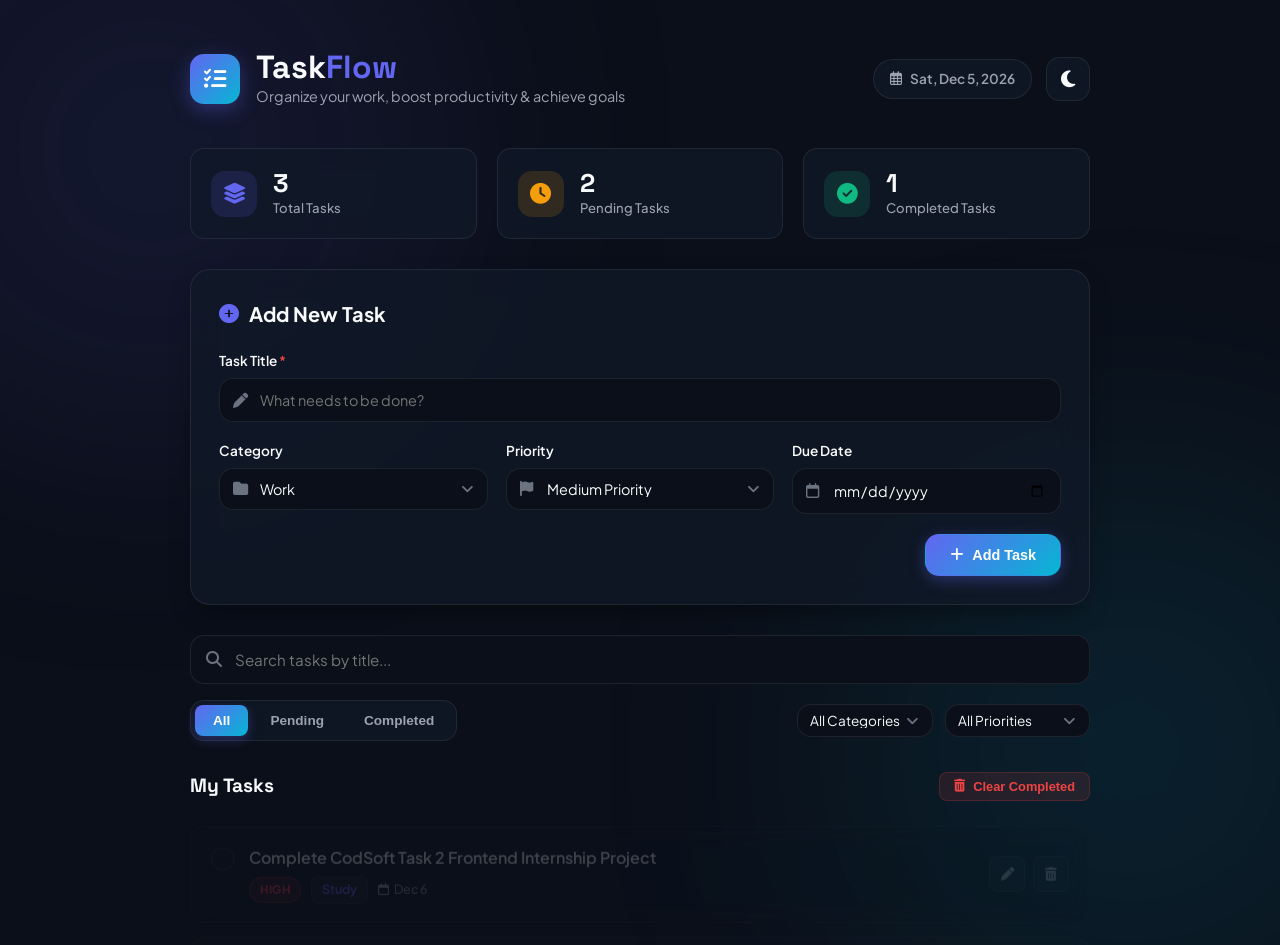
==== index.html @ ce9d7c6a "Add root index for GitHub Pages" ====
<!DOCTYPE html>
<html>
<head>
    <meta charset="UTF-8">
    <title>CodSoft Tasks</title>
    <meta http-equiv="refresh" content="0; url=TASK-2-TODO-LIST/index.html">
</head>
<body>
    <p>Loading To-Do List...</p>
</body>
</html>
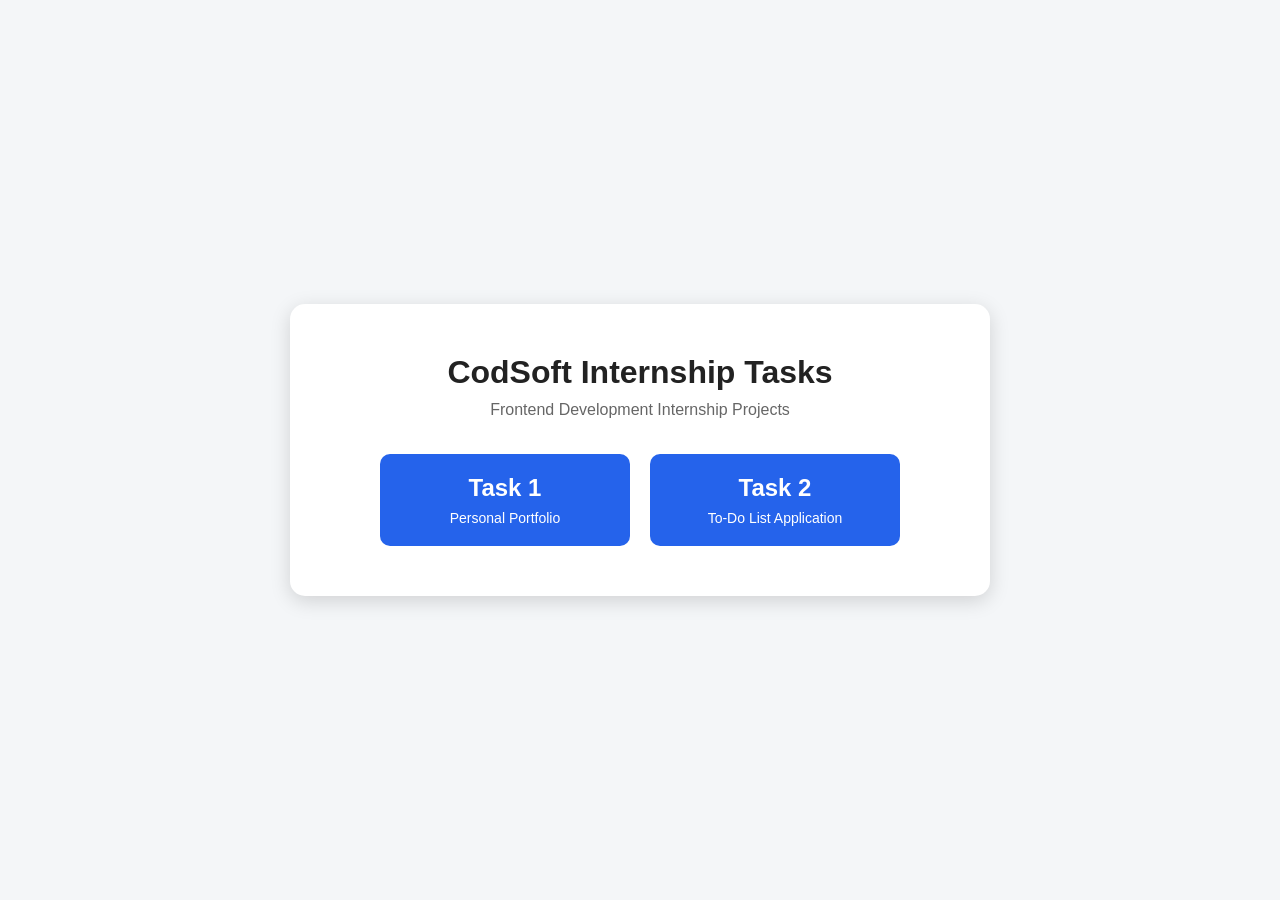
==== commit a336c41f: "Create task selection page" ====
--- a/index.html
+++ b/index.html
@@ -1,11 +1,104 @@
 <!DOCTYPE html>
-<html>
+<html lang="en">
 <head>
     <meta charset="UTF-8">
-    <title>CodSoft Tasks</title>
-    <meta http-equiv="refresh" content="0; url=TASK-2-TODO-LIST/index.html">
+    <meta name="viewport" content="width=device-width, initial-scale=1.0">
+
+    <title>CodSoft Internship Tasks</title>
+
+    <style>
+        * {
+            box-sizing: border-box;
+            margin: 0;
+            padding: 0;
+        }
+
+        body {
+            font-family: Arial, sans-serif;
+            min-height: 100vh;
+            display: flex;
+            justify-content: center;
+            align-items: center;
+            background: #f4f6f8;
+        }
+
+        .container {
+            text-align: center;
+            background: white;
+            padding: 50px;
+            border-radius: 15px;
+            box-shadow: 0 5px 20px rgba(0, 0, 0, 0.15);
+            max-width: 700px;
+            width: 90%;
+        }
+
+        h1 {
+            color: #222;
+            margin-bottom: 10px;
+        }
+
+        .subtitle {
+            color: #666;
+            margin-bottom: 35px;
+        }
+
+        .tasks {
+            display: flex;
+            gap: 20px;
+            justify-content: center;
+            flex-wrap: wrap;
+        }
+
+        .task {
+            text-decoration: none;
+            color: white;
+            background: #2563eb;
+            padding: 20px 30px;
+            border-radius: 10px;
+            min-width: 250px;
+            transition: 0.2s;
+        }
+
+        .task:hover {
+            transform: translateY(-3px);
+            background: #1d4ed8;
+        }
+
+        .task h2 {
+            margin-bottom: 8px;
+        }
+
+        .task p {
+            font-size: 14px;
+        }
+    </style>
 </head>
+
 <body>
-    <p>Loading To-Do List...</p>
+
+    <div class="container">
+
+        <h1>CodSoft Internship Tasks</h1>
+
+        <p class="subtitle">
+            Frontend Development Internship Projects
+        </p>
+
+        <div class="tasks">
+
+            <a class="task" href="TASK-1-PORTFOLIO/">
+                <h2>Task 1</h2>
+                <p>Personal Portfolio</p>
+            </a>
+
+            <a class="task" href="TASK-2-TODO-LIST/">
+                <h2>Task 2</h2>
+                <p>To-Do List Application</p>
+            </a>
+
+        </div>
+
+    </div>
+
 </body>
 </html>
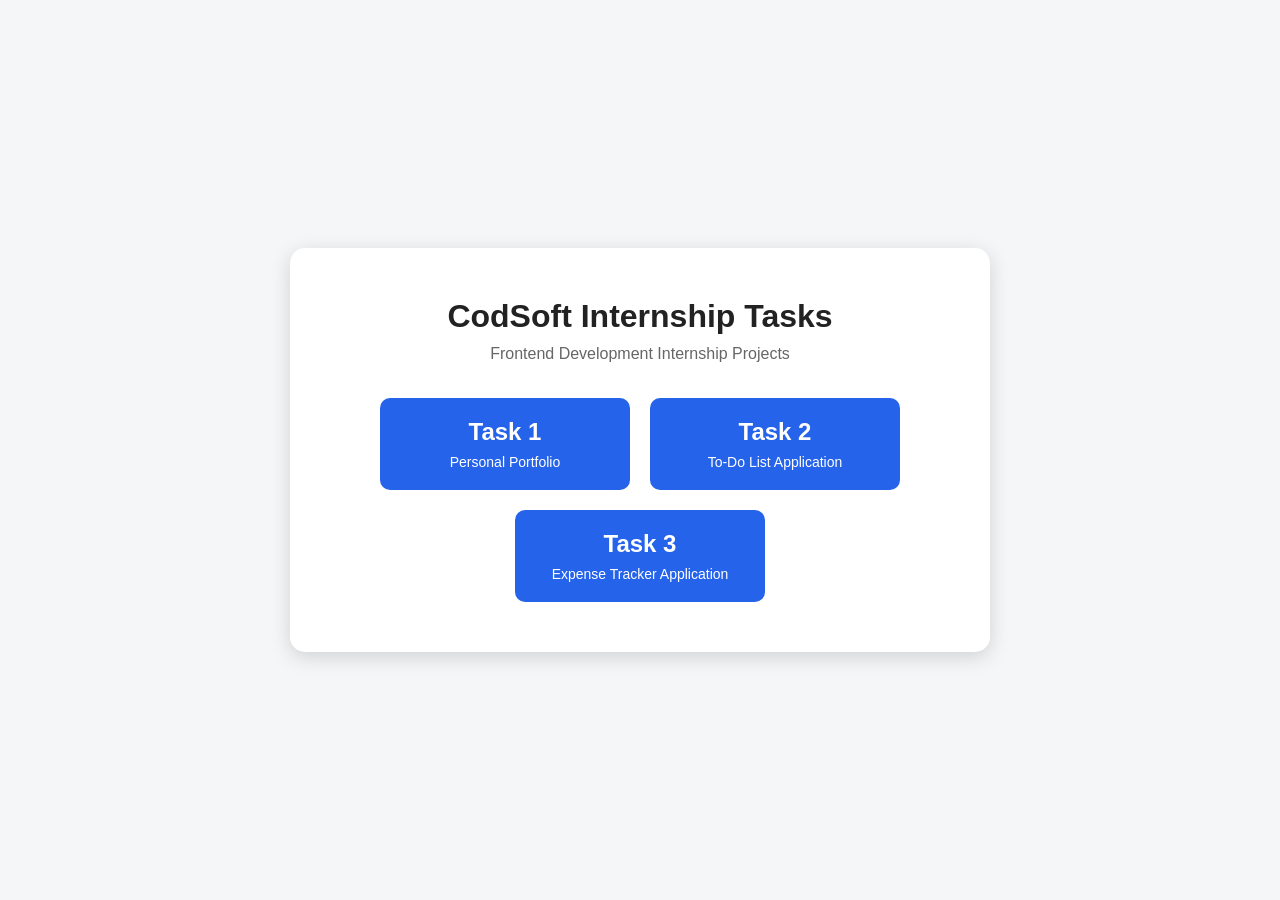
==== commit a2a998fa: "Expense Tracker" ====
--- a/index.html
+++ b/index.html
@@ -96,6 +96,11 @@
                 <p>To-Do List Application</p>
             </a>
 
+            <a class="task" href="TASK-3-EXPENSE-TRACKER/">
+                <h2>Task 3</h2>
+                <p>Expense Tracker Application</p>
+            </a>
+
         </div>
 
     </div>
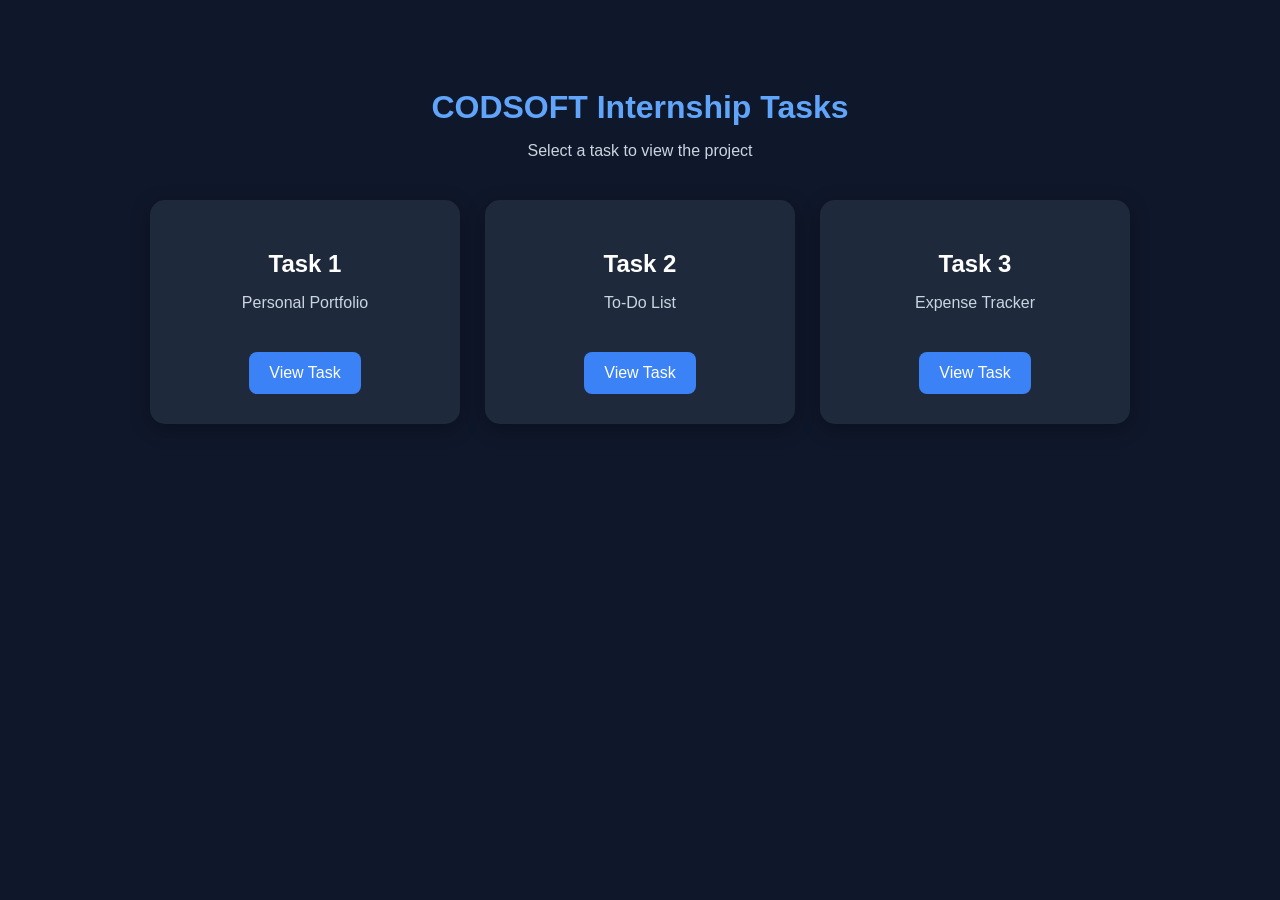
==== commit 80777357: "Refactor HTML structure and update styles" ====
--- a/index.html
+++ b/index.html
@@ -3,104 +3,84 @@
 <head>
     <meta charset="UTF-8">
     <meta name="viewport" content="width=device-width, initial-scale=1.0">
-
-    <title>CodSoft Internship Tasks</title>
+    <title>CodSoft Tasks</title>
 
     <style>
-        * {
-            box-sizing: border-box;
-            margin: 0;
-            padding: 0;
-        }
-
         body {
             font-family: Arial, sans-serif;
-            min-height: 100vh;
-            display: flex;
-            justify-content: center;
-            align-items: center;
-            background: #f4f6f8;
-        }
-
-        .container {
+            background: #0f172a;
+            color: white;
             text-align: center;
-            background: white;
-            padding: 50px;
-            border-radius: 15px;
-            box-shadow: 0 5px 20px rgba(0, 0, 0, 0.15);
-            max-width: 700px;
-            width: 90%;
+            padding: 60px 20px;
         }
 
         h1 {
-            color: #222;
+            color: #60a5fa;
             margin-bottom: 10px;
         }
 
-        .subtitle {
-            color: #666;
-            margin-bottom: 35px;
+        p {
+            color: #cbd5e1;
+            margin-bottom: 40px;
         }
 
         .tasks {
             display: flex;
-            gap: 20px;
             justify-content: center;
+            gap: 25px;
             flex-wrap: wrap;
         }
 
         .task {
-            text-decoration: none;
-            color: white;
-            background: #2563eb;
-            padding: 20px 30px;
-            border-radius: 10px;
-            min-width: 250px;
-            transition: 0.2s;
-        }
-
-        .task:hover {
-            transform: translateY(-3px);
-            background: #1d4ed8;
+            background: #1e293b;
+            padding: 30px;
+            width: 250px;
+            border-radius: 15px;
+            box-shadow: 0 5px 20px rgba(0,0,0,0.3);
         }
 
         .task h2 {
-            margin-bottom: 8px;
+            margin-bottom: 15px;
         }
 
-        .task p {
-            font-size: 14px;
+        .task a {
+            display: inline-block;
+            padding: 12px 20px;
+            background: #3b82f6;
+            color: white;
+            text-decoration: none;
+            border-radius: 8px;
+        }
+
+        .task a:hover {
+            background: #2563eb;
         }
     </style>
 </head>
 
 <body>
 
-    <div class="container">
+    <h1>CODSOFT Internship Tasks</h1>
+    <p>Select a task to view the project</p>
 
-        <h1>CodSoft Internship Tasks</h1>
+    <div class="tasks">
 
-        <p class="subtitle">
-            Frontend Development Internship Projects
-        </p>
+        <div class="task">
+            <h2>Task 1</h2>
+            <p>Personal Portfolio</p>
+            <a href="./TASK-1-PORTFOLIO/">View Task</a>
+        </div>
 
-        <div class="tasks">
+        <div class="task">
+            <h2>Task 2</h2>
+            <p>To-Do List</p>
+            <a href="./TASK-2-TODO-LIST/">View Task</a>
+        </div>
 
-            <a class="task" href="TASK-1-PORTFOLIO/">
-                <h2>Task 1</h2>
-                <p>Personal Portfolio</p>
-            </a>
-
-            <a class="task" href="TASK-2-TODO-LIST/">
-                <h2>Task 2</h2>
-                <p>To-Do List Application</p>
-            </a>
-
-            <a class="task" href="TASK-3-EXPENSE-TRACKER/">
-                <h2>Task 3</h2>
-                <p>Expense Tracker Application</p>
-            </a>
-
+        <div class="task">
+            <h2>Task 3</h2>
+            <p>Expense Tracker</p>
+            <a href="./TASK-3-EXPENSE-TRACKER/">View Task</a>
         </div>
 
     </div>
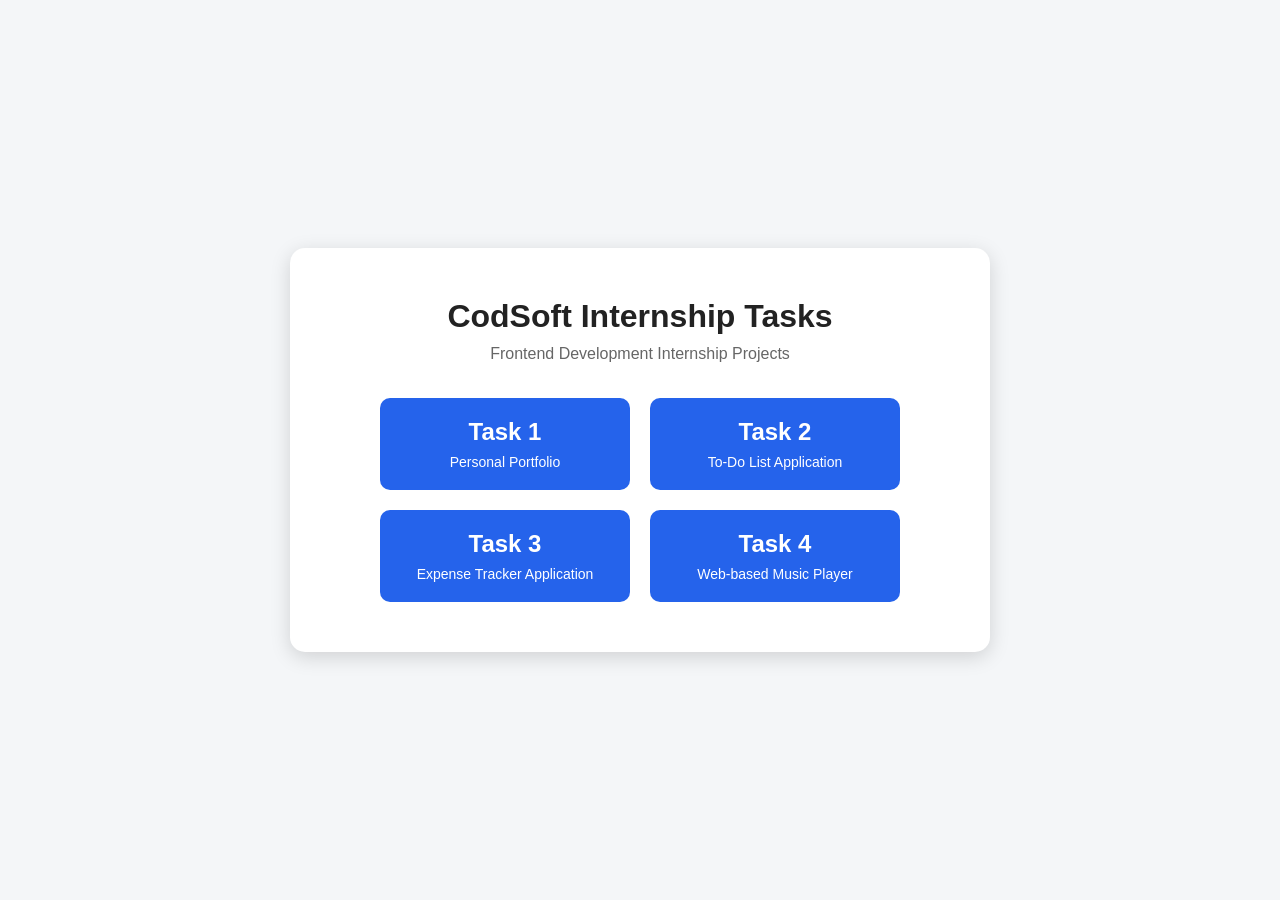
==== commit bda89ed7: "Music Player" ====
--- a/index.html
+++ b/index.html
@@ -3,84 +3,109 @@
 <head>
     <meta charset="UTF-8">
     <meta name="viewport" content="width=device-width, initial-scale=1.0">
-    <title>CodSoft Tasks</title>
+
+    <title>CodSoft Internship Tasks</title>
 
     <style>
+        * {
+            box-sizing: border-box;
+            margin: 0;
+            padding: 0;
+        }
+
         body {
             font-family: Arial, sans-serif;
-            background: #0f172a;
-            color: white;
+            min-height: 100vh;
+            display: flex;
+            justify-content: center;
+            align-items: center;
+            background: #f4f6f8;
+        }
+
+        .container {
             text-align: center;
-            padding: 60px 20px;
+            background: white;
+            padding: 50px;
+            border-radius: 15px;
+            box-shadow: 0 5px 20px rgba(0, 0, 0, 0.15);
+            max-width: 700px;
+            width: 90%;
         }
 
         h1 {
-            color: #60a5fa;
+            color: #222;
             margin-bottom: 10px;
         }
 
-        p {
-            color: #cbd5e1;
-            margin-bottom: 40px;
+        .subtitle {
+            color: #666;
+            margin-bottom: 35px;
         }
 
         .tasks {
             display: flex;
+            gap: 20px;
             justify-content: center;
-            gap: 25px;
             flex-wrap: wrap;
         }
 
         .task {
-            background: #1e293b;
-            padding: 30px;
-            width: 250px;
-            border-radius: 15px;
-            box-shadow: 0 5px 20px rgba(0,0,0,0.3);
+            text-decoration: none;
+            color: white;
+            background: #2563eb;
+            padding: 20px 30px;
+            border-radius: 10px;
+            min-width: 250px;
+            transition: 0.2s;
+        }
+
+        .task:hover {
+            transform: translateY(-3px);
+            background: #1d4ed8;
         }
 
         .task h2 {
-            margin-bottom: 15px;
+            margin-bottom: 8px;
         }
 
-        .task a {
-            display: inline-block;
-            padding: 12px 20px;
-            background: #3b82f6;
-            color: white;
-            text-decoration: none;
-            border-radius: 8px;
-        }
-
-        .task a:hover {
-            background: #2563eb;
+        .task p {
+            font-size: 14px;
         }
     </style>
 </head>
 
 <body>
 
-    <h1>CODSOFT Internship Tasks</h1>
-    <p>Select a task to view the project</p>
+    <div class="container">
 
-    <div class="tasks">
+        <h1>CodSoft Internship Tasks</h1>
 
-        <div class="task">
-            <h2>Task 1</h2>
-            <p>Personal Portfolio</p>
-            <a href="./TASK-1-PORTFOLIO/">View Task</a>
-        </div>
+        <p class="subtitle">
+            Frontend Development Internship Projects
+        </p>
 
-        <div class="task">
-            <h2>Task 2</h2>
-            <p>To-Do List</p>
-            <a href="./TASK-2-TODO-LIST/">View Task</a>
-        </div>
+        <div class="tasks">
 
-        <div class="task">
-            <h2>Task 3</h2>
-            <p>Expense Tracker</p>
-            <a href="./TASK-3-EXPENSE-TRACKER/">View Task</a>
+            <a class="task" href="TASK-1-PORTFOLIO/">
+                <h2>Task 1</h2>
+                <p>Personal Portfolio</p>
+            </a>
+
+            <a class="task" href="TASK-2-TODO-LIST/">
+                <h2>Task 2</h2>
+                <p>To-Do List Application</p>
+            </a>
+
+            <a class="task" href="TASK-3-EXPENSE-TRACKER/">
+                <h2>Task 3</h2>
+                <p>Expense Tracker Application</p>
+            </a>
+
+            <a class="task" href="TASK-4-MUSIC-PLAYER/">
+                <h2>Task 4</h2>
+                <p>Web-based Music Player</p>
+            </a>
+
         </div>
 
     </div>
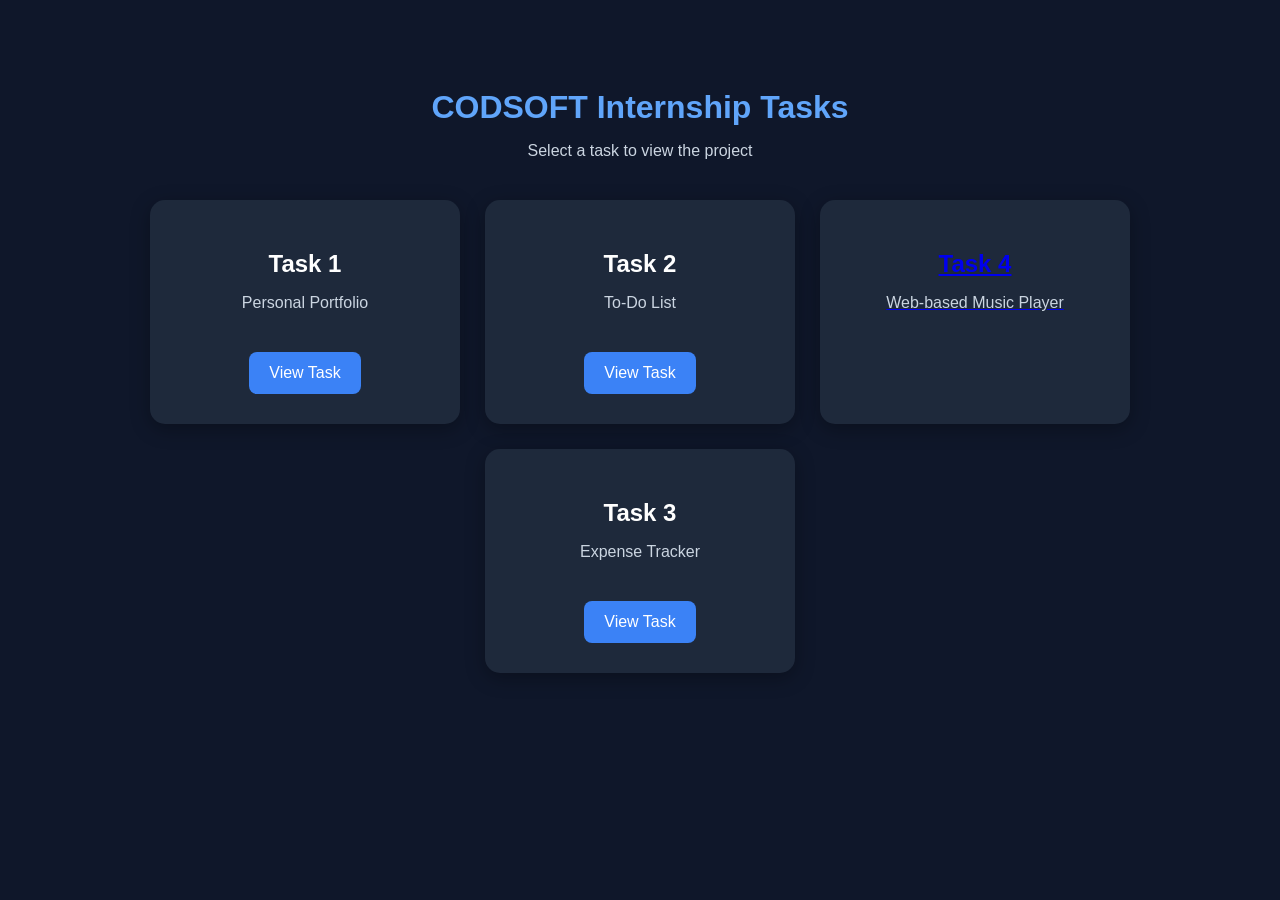
==== commit eaf010e4: "Music Player" ====
--- a/index.html
+++ b/index.html
@@ -3,109 +3,89 @@
 <head>
     <meta charset="UTF-8">
     <meta name="viewport" content="width=device-width, initial-scale=1.0">
-
-    <title>CodSoft Internship Tasks</title>
+    <title>CodSoft Tasks</title>
 
     <style>
-        * {
-            box-sizing: border-box;
-            margin: 0;
-            padding: 0;
-        }
-
         body {
             font-family: Arial, sans-serif;
-            min-height: 100vh;
-            display: flex;
-            justify-content: center;
-            align-items: center;
-            background: #f4f6f8;
-        }
-
-        .container {
+            background: #0f172a;
+            color: white;
             text-align: center;
-            background: white;
-            padding: 50px;
-            border-radius: 15px;
-            box-shadow: 0 5px 20px rgba(0, 0, 0, 0.15);
-            max-width: 700px;
-            width: 90%;
+            padding: 60px 20px;
         }
 
         h1 {
-            color: #222;
+            color: #60a5fa;
             margin-bottom: 10px;
         }
 
-        .subtitle {
-            color: #666;
-            margin-bottom: 35px;
+        p {
+            color: #cbd5e1;
+            margin-bottom: 40px;
         }
 
         .tasks {
             display: flex;
-            gap: 20px;
             justify-content: center;
+            gap: 25px;
             flex-wrap: wrap;
         }
 
         .task {
-            text-decoration: none;
-            color: white;
-            background: #2563eb;
-            padding: 20px 30px;
-            border-radius: 10px;
-            min-width: 250px;
-            transition: 0.2s;
-        }
-
-        .task:hover {
-            transform: translateY(-3px);
-            background: #1d4ed8;
+            background: #1e293b;
+            padding: 30px;
+            width: 250px;
+            border-radius: 15px;
+            box-shadow: 0 5px 20px rgba(0,0,0,0.3);
         }
 
         .task h2 {
-            margin-bottom: 8px;
+            margin-bottom: 15px;
         }
 
-        .task p {
-            font-size: 14px;
+        .task a {
+            display: inline-block;
+            padding: 12px 20px;
+            background: #3b82f6;
+            color: white;
+            text-decoration: none;
+            border-radius: 8px;
+        }
+
+        .task a:hover {
+            background: #2563eb;
         }
     </style>
 </head>
 
 <body>
 
-    <div class="container">
+    <h1>CODSOFT Internship Tasks</h1>
+    <p>Select a task to view the project</p>
 
-        <h1>CodSoft Internship Tasks</h1>
+    <div class="tasks">
 
-        <p class="subtitle">
-            Frontend Development Internship Projects
-        </p>
+        <div class="task">
+            <h2>Task 1</h2>
+            <p>Personal Portfolio</p>
+            <a href="./TASK-1-PORTFOLIO/">View Task</a>
+        </div>
 
-        <div class="tasks">
-
-            <a class="task" href="TASK-1-PORTFOLIO/">
-                <h2>Task 1</h2>
-                <p>Personal Portfolio</p>
-            </a>
-
-            <a class="task" href="TASK-2-TODO-LIST/">
-                <h2>Task 2</h2>
-                <p>To-Do List Application</p>
-            </a>
-
-            <a class="task" href="TASK-3-EXPENSE-TRACKER/">
-                <h2>Task 3</h2>
-                <p>Expense Tracker Application</p>
-            </a>
+        <div class="task">
+            <h2>Task 2</h2>
+            <p>To-Do List</p>
+            <a href="./TASK-2-TODO-LIST/">View Task</a>
+        </div>
 
             <a class="task" href="TASK-4-MUSIC-PLAYER/">
                 <h2>Task 4</h2>
                 <p>Web-based Music Player</p>
             </a>
 
+        <div class="task">
+            <h2>Task 3</h2>
+            <p>Expense Tracker</p>
+            <a href="./TASK-3-EXPENSE-TRACKER/">View Task</a>
         </div>
 
     </div>
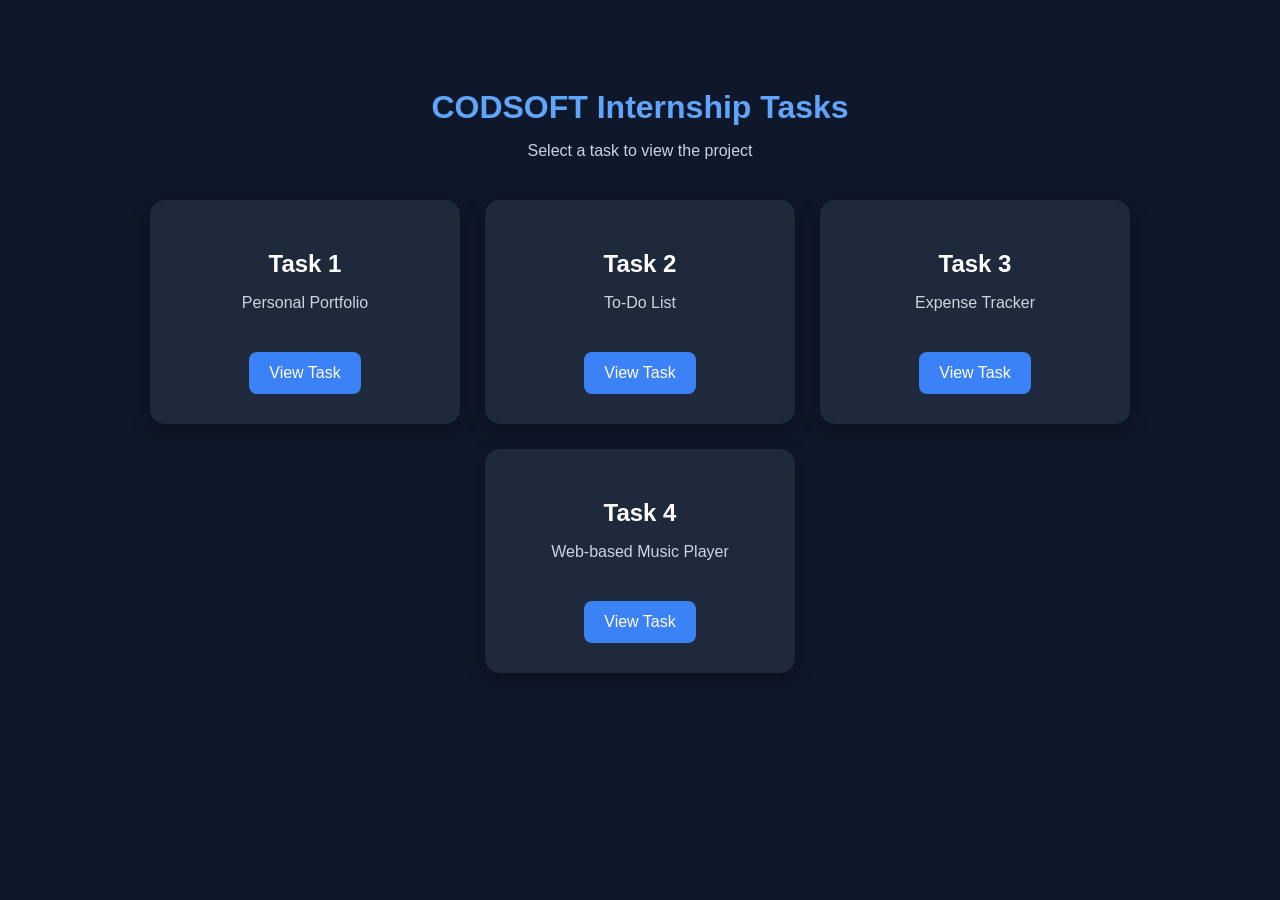
==== commit 0bf09c2f: "Reintroduce Task 4 Music Player section in index.html" ====
--- a/index.html
+++ b/index.html
@@ -77,16 +77,17 @@
             <a href="./TASK-2-TODO-LIST/">View Task</a>
         </div>
 
-            <a class="task" href="TASK-4-MUSIC-PLAYER/">
-                <h2>Task 4</h2>
-                <p>Web-based Music Player</p>
-            </a>
-
         <div class="task">
             <h2>Task 3</h2>
             <p>Expense Tracker</p>
             <a href="./TASK-3-EXPENSE-TRACKER/">View Task</a>
         </div>
+        
+        <div class="task">
+            <h2>Task 4</h2>
+            <p>Web-based Music Player</p>
+            <a href="./TASK-4-MUSIC-PLAYER/">View Task</a>
+       </div>
 
     </div>
 
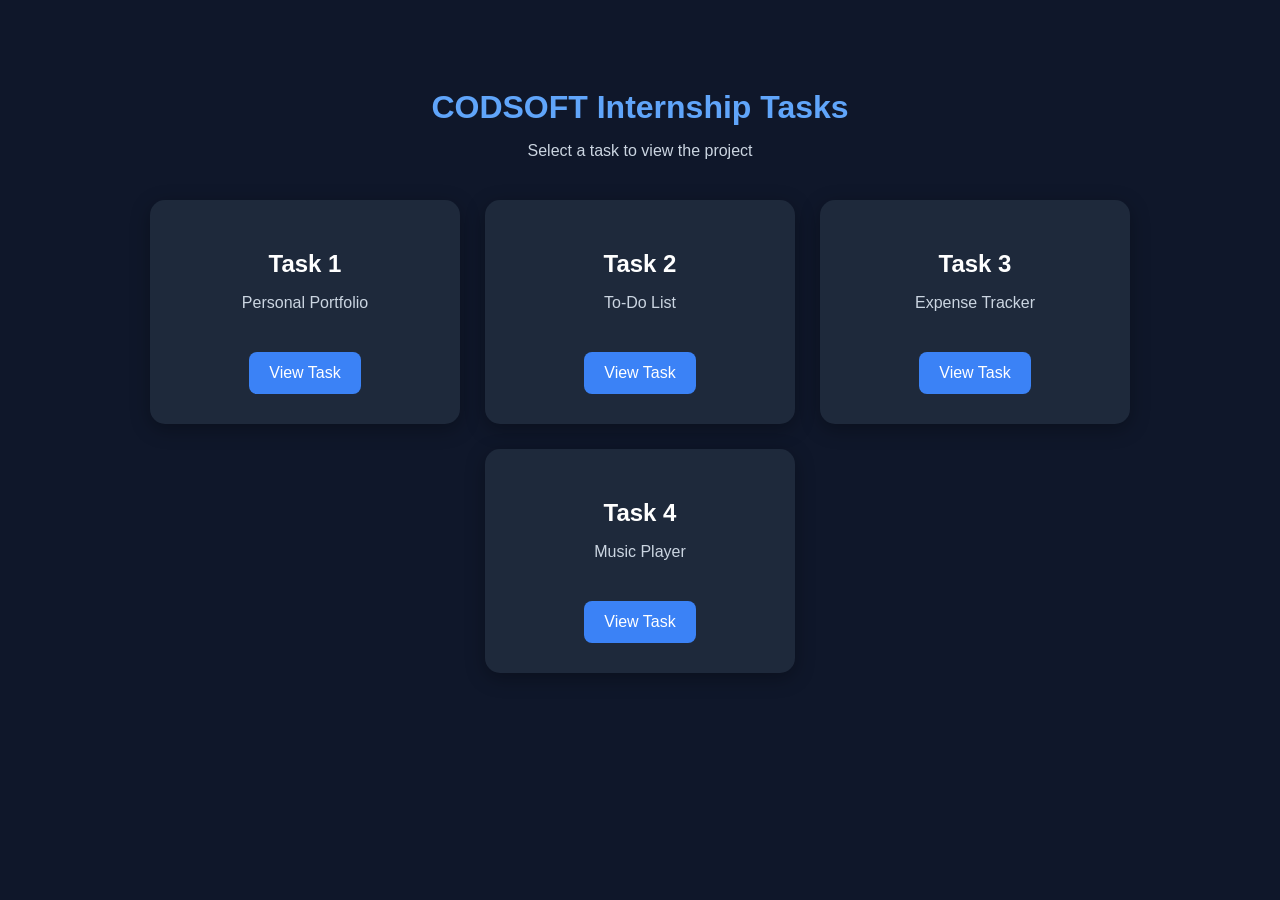
==== commit f70c8d84: "Update task description for Music Player" ====
--- a/index.html
+++ b/index.html
@@ -85,7 +85,7 @@
         
         <div class="task">
             <h2>Task 4</h2>
-            <p>Web-based Music Player</p>
+            <p>Music Player</p>
             <a href="./TASK-4-MUSIC-PLAYER/">View Task</a>
        </div>
 
